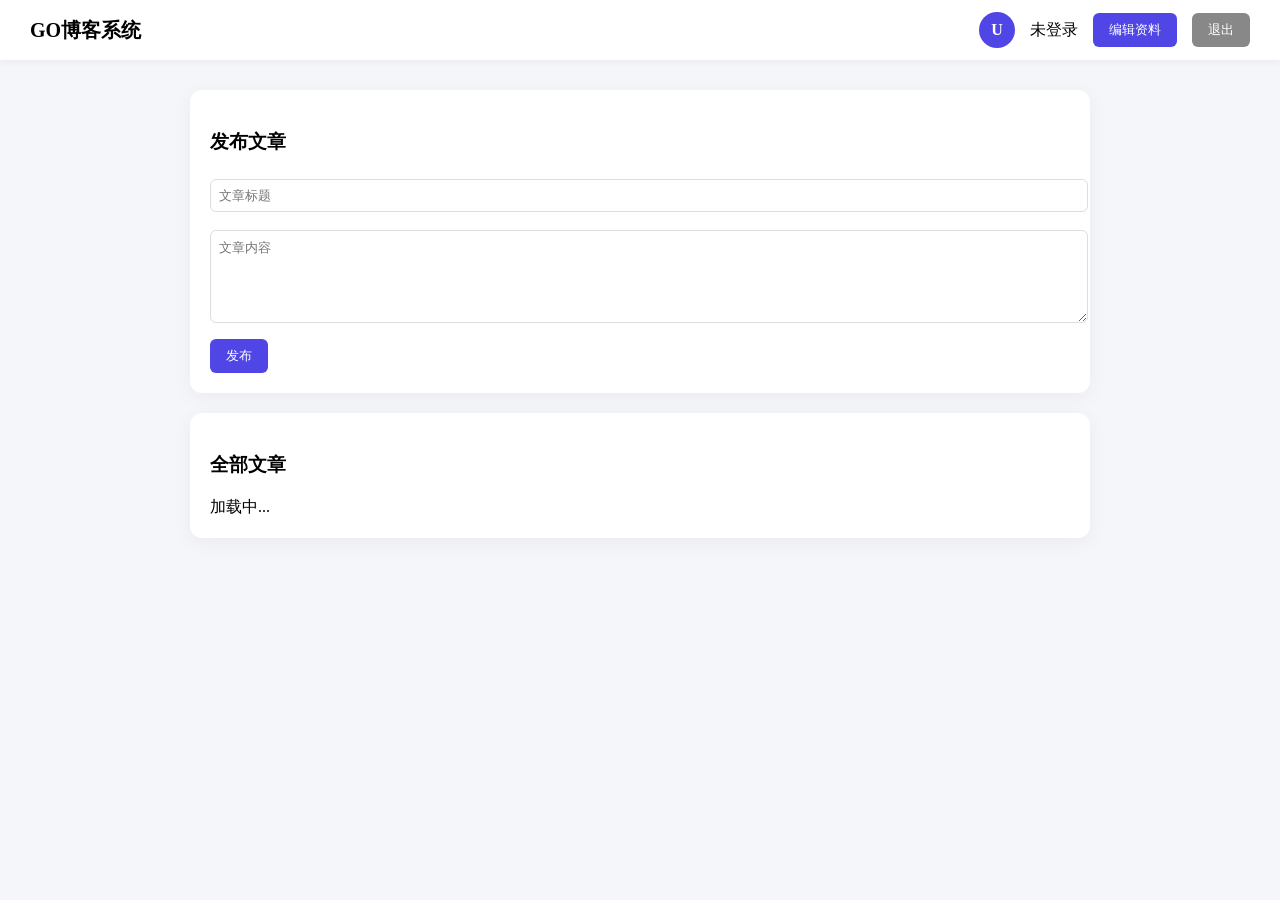
==== project/static/index.html @ 19d3d8e2 "123" ====
<!DOCTYPE html>
<html lang="zh">

<head>
    <meta charset="UTF-8">
    <title>GO博客系统</title>
    <meta name="viewport" content="width=device-width, initial-scale=1.0">

    <script src="/static/js/api.js"></script>

    <style>
        body {
            margin: 0;
            font-family: -apple-system, BlinkMacSystemFont, "Segoe UI", Roboto;
            background: #f5f6fa;
        }

        .topbar {
            height: 60px;
            background: #ffffff;
            display: flex;
            align-items: center;
            justify-content: space-between;
            padding: 0 30px;
            box-shadow: 0 2px 8px rgba(0, 0, 0, 0.05);
        }

        .logo {
            font-size: 20px;
            font-weight: bold;
        }

        .user-box {
            display: flex;
            align-items: center;
            gap: 15px;
        }

        .avatar {
            width: 36px;
            height: 36px;
            border-radius: 50%;
            background: #4f46e5;
            color: #fff;
            display: flex;
            align-items: center;
            justify-content: center;
            font-weight: bold;
        }

        .container {
            width: 900px;
            margin: 30px auto;
        }

        .card {
            background: #fff;
            padding: 20px;
            border-radius: 12px;
            margin-bottom: 20px;
            box-shadow: 0 4px 20px rgba(0, 0, 0, 0.05);
        }

        input,
        textarea {
            width: 100%;
            padding: 8px;
            margin-top: 6px;
            margin-bottom: 12px;
            border-radius: 6px;
            border: 1px solid #ddd;
        }

        button {
            padding: 8px 16px;
            border: none;
            border-radius: 6px;
            cursor: pointer;
            background: #4f46e5;
            color: #fff;
        }

        button.secondary {
            background: #888;
        }

        .article {
            padding: 15px 0;
            border-bottom: 1px solid #eee;
        }

        .article:last-child {
            border-bottom: none;
        }

        .author {
            font-size: 14px;
            color: #666;
        }
    </style>
</head>

<body>

    <div class="topbar">
        <div class="logo">GO博客系统</div>
        <div class="user-box">
            <div class="avatar" id="userAvatar">U</div>
            <div>
                <div id="userDisplayName">未登录</div>
                <div id="userAccount" style="font-size:12px;color:#888;"></div>
            </div>
            <button onclick="showProfile()">编辑资料</button>
            <button class="secondary" onclick="logout()">退出</button>
        </div>
    </div>

    <div class="container">

        <div class="card">
            <h3>发布文章</h3>
            <input id="newTitle" placeholder="文章标题">
            <textarea id="newContent" rows="5" placeholder="文章内容"></textarea>
            <button onclick="createArticle()">发布</button>
        </div>

        <div class="card">
            <h3>全部文章</h3>
            <div id="articlesList">加载中...</div>
        </div>

    </div>

    <!-- 编辑资料弹窗 -->
    <div id="profileModal"
        style="display:none;position:fixed;top:0;left:0;width:100%;height:100%;background:rgba(0,0,0,0.4);">
        <div style="width:400px;margin:100px auto;background:#fff;padding:20px;border-radius:10px;">
            <h3>编辑个人资料</h3>
            <input id="profileDisplayName" placeholder="显示名称">
            <textarea id="profileBio" rows="3" placeholder="个人简介"></textarea>
            <button onclick="saveProfile()">保存</button>
            <button class="secondary" onclick="hideProfile()">取消</button>
        </div>
    </div>

    <script>

        /* ================= 初始化 ================= */

        window.onload = async function () {
            if (!getToken()) {
                window.location.href = "/static/auth.html";
                return;
            }
            await loadCurrentUser();
            await loadArticles();
        };

        /* ================= 用户信息 ================= */

        async function loadCurrentUser() {
            const p = await apiGetMyProfile();
            if (!p || p.error) {
                removeToken();
                window.location.href = "/static/auth.html";
                return;
            }

            const display = p.display_name || p.username || "";
            document.getElementById("userDisplayName").innerText = display;
            document.getElementById("userAccount").innerText = p.username || "";
            document.getElementById("userAvatar").innerText = display ? display[0].toUpperCase() : "U";

            document.getElementById("profileDisplayName").value = p.display_name || p.username || "";
            document.getElementById("profileBio").value = p.bio || "";
        }

        function showProfile() {
            document.getElementById("profileModal").style.display = "block";
        }
        function hideProfile() {
            document.getElementById("profileModal").style.display = "none";
        }

        async function saveProfile() {
            const name = document.getElementById("profileDisplayName").value.trim();
            const bio = document.getElementById("profileBio").value.trim();
            if (!name) { alert("名称不能为空"); return; }

            const r = await apiUpdateMyProfile(name, bio);
            if (!r || r.error) {
                alert("保存失败");
                return;
            }
            alert("保存成功");
            hideProfile();
            await loadCurrentUser();
            await loadArticles();
        }

        function logout() {
            removeToken();
            window.location.href = "/static/auth.html";
        }

        /* ================= 文章 ================= */

        async function createArticle() {
            const title = document.getElementById("newTitle").value.trim();
            const content = document.getElementById("newContent").value.trim();
            if (!title || !content) {
                alert("标题和内容不能为空");
                return;
            }

            const r = await apiCreateArticle(title, content, 1);
            if (!r || r.error) {
                alert("发布失败");
                return;
            }

            document.getElementById("newTitle").value = "";
            document.getElementById("newContent").value = "";
            await loadArticles();
        }

        async function loadArticles() {
            const res = await apiListArticles(1, 20);
            if (!res || !res.items) {
                document.getElementById("articlesList").innerHTML = "加载失败";
                return;
            }

            const list = res.items;
            if (list.length === 0) {
                document.getElementById("articlesList").innerHTML = "暂无文章";
                return;
            }

            let html = "";
            list.forEach(a => {
                html += `
        <div class="article">
            <h4>${a.title}</h4>
            <div class="author">作者：${a.author_name} · ${new Date(a.created_at).toLocaleString()}</div>
            <p>${a.content}</p>
        </div>
        `;
            });

            document.getElementById("articlesList").innerHTML = html;
        }

    </script>

</body>

</html>
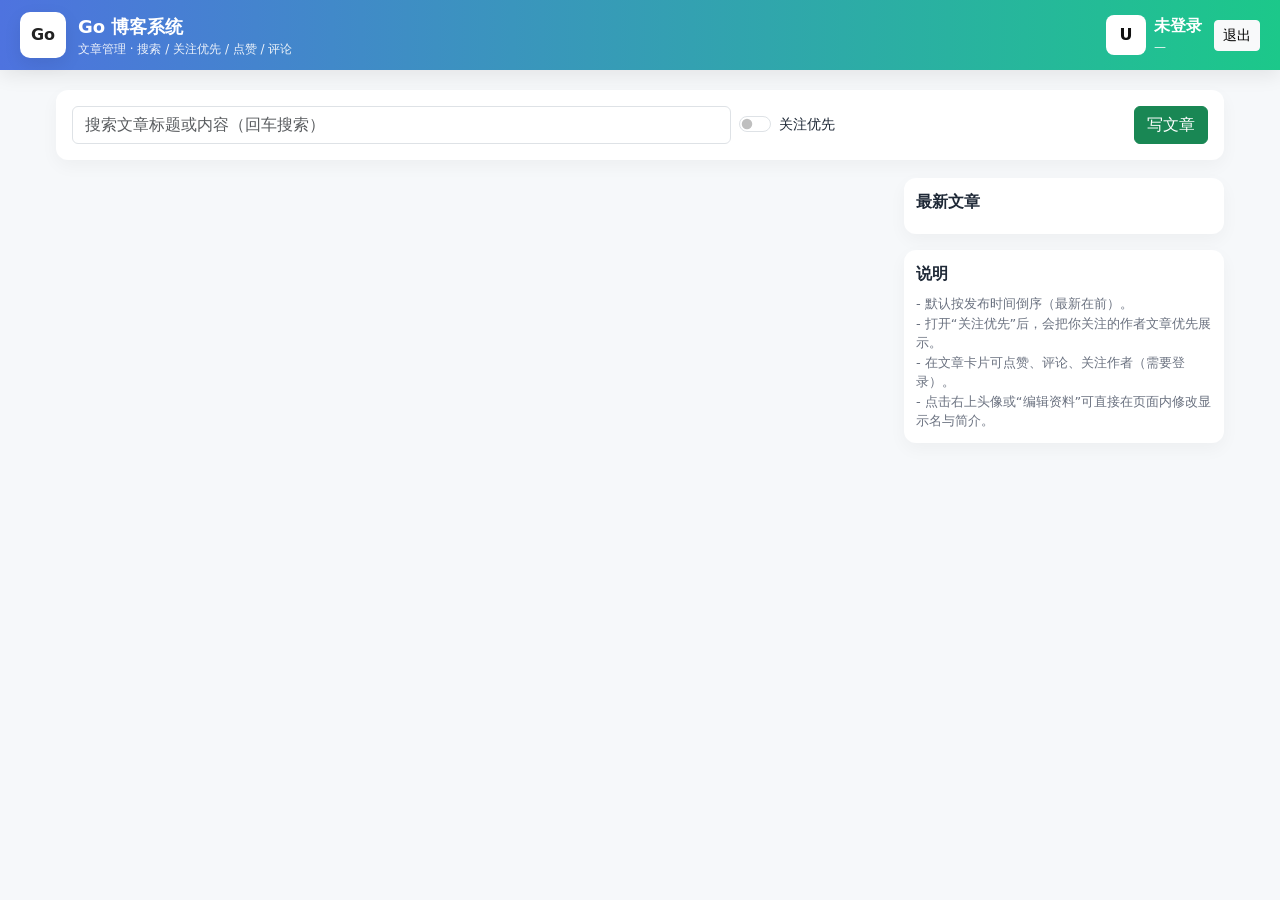
==== commit 095d459b: "111" ====
--- a/project/static/index.html
+++ b/project/static/index.html
@@ -2,257 +2,340 @@
 <html lang="zh">
 
 <head>
-    <meta charset="UTF-8">
-    <title>GO博客系统</title>
-    <meta name="viewport" content="width=device-width, initial-scale=1.0">
-
-    <script src="/static/js/api.js"></script>
-
+    <meta charset="utf-8" />
+    <meta name="viewport" content="width=device-width,initial-scale=1" />
+    <title>文章管理 — Go 博客系统</title>
+    <link href="https://cdn.jsdelivr.net/npm/bootstrap@5.3.2/dist/css/bootstrap.min.css" rel="stylesheet">
+    <link href="https://cdn.jsdelivr.net/npm/bootstrap-icons@1.11.1/font/bootstrap-icons.css" rel="stylesheet">
     <style>
+        :root {
+            --primary-grad: linear-gradient(90deg, #4e73df, #1cc88a);
+            --card-radius: 12px;
+            --muted: #6b7280;
+        }
+
         body {
+            background: #f6f8fa;
+            font-family: system-ui, -apple-system, "Segoe UI", Roboto, "Helvetica Neue", Arial;
+            color: #1f2937;
             margin: 0;
-            font-family: -apple-system, BlinkMacSystemFont, "Segoe UI", Roboto;
-            background: #f5f6fa;
         }
 
         .topbar {
-            height: 60px;
-            background: #ffffff;
+            background: var(--primary-grad);
+            color: #fff;
+            padding: 12px 20px;
             display: flex;
             align-items: center;
             justify-content: space-between;
-            padding: 0 30px;
-            box-shadow: 0 2px 8px rgba(0, 0, 0, 0.05);
-        }
-
-        .logo {
-            font-size: 20px;
-            font-weight: bold;
-        }
-
-        .user-box {
-            display: flex;
+            box-shadow: 0 6px 18px rgba(0, 0, 0, 0.08);
+        }
+
+        .brand {
+            display: flex;
+            gap: 12px;
             align-items: center;
-            gap: 15px;
-        }
-
-        .avatar {
-            width: 36px;
-            height: 36px;
-            border-radius: 50%;
-            background: #4f46e5;
-            color: #fff;
+        }
+
+        .brand .logo {
+            width: 46px;
+            height: 46px;
+            border-radius: 10px;
+            background: #fff;
+            color: #222;
             display: flex;
             align-items: center;
             justify-content: center;
-            font-weight: bold;
-        }
-
-        .container {
-            width: 900px;
-            margin: 30px auto;
-        }
-
-        .card {
+            font-weight: 700;
+            box-shadow: 0 6px 18px rgba(0, 0, 0, 0.08);
+        }
+
+        .container-main {
+            max-width: 1200px;
+            margin: 20px auto;
+            padding: 0 16px;
+        }
+
+        .controls-card {
+            border-radius: 12px;
+            padding: 16px;
             background: #fff;
-            padding: 20px;
+            box-shadow: 0 6px 18px rgba(0, 0, 0, 0.04);
+            margin-bottom: 18px;
+        }
+
+        .layout {
+            display: flex;
+            gap: 20px;
+            align-items: flex-start;
+        }
+
+        .col-main {
+            flex: 1 1 720px;
+        }
+
+        .col-side {
+            width: 320px;
+        }
+
+        .article-card {
+            background: #fff;
+            border-radius: var(--card-radius);
+            padding: 16px;
+            margin-bottom: 16px;
+            box-shadow: 0 6px 18px rgba(0, 0, 0, 0.04);
+        }
+
+        .article-title {
+            font-size: 20px;
+            margin: 0 0 6px;
+            font-weight: 700;
+        }
+
+        .article-excerpt {
+            color: #374151;
+            white-space: pre-wrap;
+            margin-bottom: 10px;
+        }
+
+        .meta {
+            color: var(--muted);
+            font-size: 13px;
+        }
+
+        .meta .author {
+            font-weight: 700;
+            color: #111827;
+            margin-right: 8px;
+        }
+
+        .meta .dot {
+            margin: 0 8px;
+            color: #d1d5db;
+        }
+
+        .card-actions {
+            display: flex;
+            align-items: center;
+            gap: 10px;
+            justify-content: space-between;
+            margin-top: 12px;
+        }
+
+        .like-count {
+            color: #e11d48;
+            font-weight: 700;
+            margin-left: 6px;
+        }
+
+        .follow-btn {
+            font-size: 13px;
+            padding: 6px 8px;
+        }
+
+        .comments-wrap {
+            margin-top: 12px;
+        }
+
+        .comment-item {
+            background: #f8fafc;
+            padding: 10px;
+            border-radius: 8px;
+            margin-top: 8px;
+        }
+
+        .side-card {
+            background: #fff;
+            padding: 12px;
             border-radius: 12px;
-            margin-bottom: 20px;
-            box-shadow: 0 4px 20px rgba(0, 0, 0, 0.05);
-        }
-
-        input,
-        textarea {
-            width: 100%;
-            padding: 8px;
-            margin-top: 6px;
-            margin-bottom: 12px;
-            border-radius: 6px;
-            border: 1px solid #ddd;
-        }
-
-        button {
-            padding: 8px 16px;
-            border: none;
-            border-radius: 6px;
-            cursor: pointer;
-            background: #4f46e5;
-            color: #fff;
-        }
-
-        button.secondary {
-            background: #888;
-        }
-
-        .article {
-            padding: 15px 0;
-            border-bottom: 1px solid #eee;
-        }
-
-        .article:last-child {
-            border-bottom: none;
-        }
-
-        .author {
-            font-size: 14px;
-            color: #666;
+            box-shadow: 0 6px 18px rgba(0, 0, 0, 0.04);
+            margin-bottom: 16px;
+        }
+
+        @media (max-width:992px) {
+            .layout {
+                flex-direction: column;
+            }
+
+            .col-side {
+                width: 100%;
+            }
         }
     </style>
 </head>
 
 <body>
-
+    <!-- topbar -->
     <div class="topbar">
-        <div class="logo">GO博客系统</div>
-        <div class="user-box">
-            <div class="avatar" id="userAvatar">U</div>
+        <div class="brand">
+            <div class="logo">Go</div>
             <div>
-                <div id="userDisplayName">未登录</div>
-                <div id="userAccount" style="font-size:12px;color:#888;"></div>
-            </div>
-            <button onclick="showProfile()">编辑资料</button>
-            <button class="secondary" onclick="logout()">退出</button>
+                <div style="font-weight:700;font-size:18px">Go 博客系统</div>
+                <div style="font-size:12px;opacity:0.9">文章管理 · 搜索 / 关注优先 / 点赞 / 评论</div>
+            </div>
+        </div>
+
+        <!-- 右上：用户信息面板（单页一体化） -->
+        <div id="userPanel" style="display:flex; gap:12px; align-items:center;">
+            <div id="userInfo" style="display:flex; gap:8px; align-items:center; cursor:pointer;"
+                onclick="openEditProfile()">
+                <div id="userAvatar"
+                    style="width:40px;height:40px;border-radius:8px;background:#fff;color:#111;display:flex;align-items:center;justify-content:center;font-weight:700;">
+                    U</div>
+                <div style="text-align:left;">
+                    <div id="userDisplayName" style="font-weight:700;">未登录</div>
+                    <div id="userAccount" style="font-size:12px;color:rgba(255,255,255,0.9)">—</div>
+                </div>
+            </div>
+            <button class="btn btn-light btn-sm" onclick="logout()">退出</button>
         </div>
     </div>
 
-    <div class="container">
-
-        <div class="card">
-            <h3>发布文章</h3>
-            <input id="newTitle" placeholder="文章标题">
-            <textarea id="newContent" rows="5" placeholder="文章内容"></textarea>
-            <button onclick="createArticle()">发布</button>
-        </div>
-
-        <div class="card">
-            <h3>全部文章</h3>
-            <div id="articlesList">加载中...</div>
-        </div>
-
+    <div class="container-main">
+        <!-- 搜索 / 控制栏 -->
+        <div class="controls-card">
+            <div class="row g-2 align-items-center">
+                <div class="col-md-7">
+                    <input id="searchInput" class="form-control" placeholder="搜索文章标题或内容（回车搜索）" />
+                </div>
+                <div class="col-md-3 d-flex align-items-center">
+                    <div class="form-check form-switch">
+                        <input class="form-check-input" type="checkbox" id="followedFirstSwitch" />
+                        <label class="form-check-label" for="followedFirstSwitch" style="font-size:14px;">关注优先</label>
+                    </div>
+                </div>
+                <div class="col-md-2 text-end">
+                    <button class="btn btn-success" onclick="showCreateArea()">写文章</button>
+                </div>
+            </div>
+
+            <!-- create area (collapsed by default) -->
+            <div id="createArea" style="display:none; margin-top:12px;">
+                <input id="newTitle" class="form-control mb-2" placeholder="标题" />
+                <textarea id="newContent" class="form-control mb-2" rows="4" placeholder="内容（支持 Markdown）"></textarea>
+                <div class="d-flex justify-content-end gap-2">
+                    <select id="newStatus" class="form-select form-select-sm" style="width:140px">
+                        <option value="1">发布</option>
+                        <option value="0">草稿</option>
+                    </select>
+                    <button class="btn btn-primary" onclick="createArticle()">提交</button>
+                    <button class="btn btn-outline-secondary" onclick="hideCreateArea()">取消</button>
+                </div>
+            </div>
+        </div>
+
+        <div class="layout">
+            <div class="col-main">
+                <div id="articlesList"></div>
+                <nav>
+                    <ul class="pagination justify-content-center" id="pagination"></ul>
+                </nav>
+            </div>
+
+            <div class="col-side">
+                <div class="side-card">
+                    <div style="font-weight:700; margin-bottom:8px;">最新文章</div>
+                    <div id="recentList"></div>
+                </div>
+
+                <div class="side-card">
+                    <div style="font-weight:700; margin-bottom:8px;">说明</div>
+                    <div style="color:var(--muted); font-size:13px;">
+                        - 默认按发布时间倒序（最新在前）。<br />
+                        - 打开“关注优先”后，会把你关注的作者文章优先展示。<br />
+                        - 在文章卡片可点赞、评论、关注作者（需要登录）。<br />
+                        - 点击右上头像或“编辑资料”可直接在页面内修改显示名与简介。
+                    </div>
+                </div>
+            </div>
+        </div>
     </div>
 
-    <!-- 编辑资料弹窗 -->
+    <!-- inline profile modal -->
     <div id="profileModal"
-        style="display:none;position:fixed;top:0;left:0;width:100%;height:100%;background:rgba(0,0,0,0.4);">
-        <div style="width:400px;margin:100px auto;background:#fff;padding:20px;border-radius:10px;">
-            <h3>编辑个人资料</h3>
-            <input id="profileDisplayName" placeholder="显示名称">
-            <textarea id="profileBio" rows="3" placeholder="个人简介"></textarea>
-            <button onclick="saveProfile()">保存</button>
-            <button class="secondary" onclick="hideProfile()">取消</button>
+        style="display:none; position:fixed; right:20px; top:70px; width:360px; z-index:9999; background:#fff; box-shadow:0 12px 40px rgba(0,0,0,0.12); border-radius:10px; padding:12px;">
+        <div style="display:flex; justify-content:space-between; align-items:center;">
+            <div style="font-weight:700;">编辑个人资料</div>
+            <button onclick="closeProfileModal()" class="btn btn-sm btn-outline-secondary">关闭</button>
+        </div>
+        <div style="margin-top:8px;">
+            <label class="form-label">显示名</label>
+            <input id="profileDisplayName" class="form-control" placeholder="显示名（例如：张三）" />
+            <label class="form-label" style="margin-top:8px;">个人简介</label>
+            <textarea id="profileBio" class="form-control" rows="4" placeholder="写点个人介绍..."></textarea>
+            <div style="margin-top:10px; text-align:right;">
+                <button class="btn btn-primary" onclick="saveProfile()">保存</button>
+            </div>
         </div>
     </div>
 
+    <script src="/static/js/api.js"></script>
     <script>
-
-        /* ================= 初始化 ================= */
-
-        window.onload = async function () {
+        // pagination/search/state
+        let page = 1, pageSize = 6, total = 0, query = "";
+        const followedSwitch = document.getElementById('followedFirstSwitch');
+
+        // load current user panel & fill modal
+        async function loadCurrentUserPanel() {
+            const elName = document.getElementById('userDisplayName');
+            const elAccount = document.getElementById('userAccount');
+            const elAvatar = document.getElementById('userAvatar');
             if (!getToken()) {
-                window.location.href = "/static/auth.html";
+                elName.innerText = '未登录';
+                elAccount.innerText = '';
+                elAvatar.innerText = 'U';
                 return;
             }
-            await loadCurrentUser();
-            await loadArticles();
-        };
-
-        /* ================= 用户信息 ================= */
-
-        async function loadCurrentUser() {
             const p = await apiGetMyProfile();
-            if (!p || p.error) {
-                removeToken();
-                window.location.href = "/static/auth.html";
-                return;
+            if (!p) return;
+            elName.innerText = p.display_name || p.username;
+            elAccount.innerText = p.username;
+            elAvatar.innerText = (p.display_name || p.username).slice(0, 1).toUpperCase();
+            const displayInput = document.getElementById('profileDisplayName');
+            const bioInput = document.getElementById('profileBio');
+            if (displayInput) displayInput.value = p.display_name || p.username;
+            if (bioInput) bioInput.value = p.bio || '';
+        }
+
+        function openEditProfile() { if (!getToken()) { alert('请先登录'); window.location.href = '/static/auth.html'; return; } document.getElementById('profileModal').style.display = 'block'; }
+        function closeProfileModal() { document.getElementById('profileModal').style.display = 'none'; }
+
+        async function saveProfile() {
+            const dn = document.getElementById('profileDisplayName').value.trim();
+            const bio = document.getElementById('profileBio').value.trim();
+            if (!dn) { alert('显示名不能为空'); return; }
+            const r = await apiUpdateMyProfile(dn, bio);
+            if (r) {
+                alert('保存成功');
+                closeProfileModal();
+                await loadCurrentUserPanel();
+                loadArticles(followedSwitch.checked);
+            } else {
+                alert('保存失败');
             }
-
-            const display = p.display_name || p.username || "";
-            document.getElementById("userDisplayName").innerText = display;
-            document.getElementById("userAccount").innerText = p.username || "";
-            document.getElementById("userAvatar").innerText = display ? display[0].toUpperCase() : "U";
-
-            document.getElementById("profileDisplayName").value = p.display_name || p.username || "";
-            document.getElementById("profileBio").value = p.bio || "";
-        }
-
-        function showProfile() {
-            document.getElementById("profileModal").style.display = "block";
-        }
-        function hideProfile() {
-            document.getElementById("profileModal").style.display = "none";
-        }
-
-        async function saveProfile() {
-            const name = document.getElementById("profileDisplayName").value.trim();
-            const bio = document.getElementById("profileBio").value.trim();
-            if (!name) { alert("名称不能为空"); return; }
-
-            const r = await apiUpdateMyProfile(name, bio);
-            if (!r || r.error) {
-                alert("保存失败");
-                return;
-            }
-            alert("保存成功");
-            hideProfile();
-            await loadCurrentUser();
-            await loadArticles();
-        }
-
-        function logout() {
-            removeToken();
-            window.location.href = "/static/auth.html";
-        }
-
-        /* ================= 文章 ================= */
-
-        async function createArticle() {
-            const title = document.getElementById("newTitle").value.trim();
-            const content = document.getElementById("newContent").value.trim();
-            if (!title || !content) {
-                alert("标题和内容不能为空");
-                return;
-            }
-
-            const r = await apiCreateArticle(title, content, 1);
-            if (!r || r.error) {
-                alert("发布失败");
-                return;
-            }
-
-            document.getElementById("newTitle").value = "";
-            document.getElementById("newContent").value = "";
-            await loadArticles();
-        }
-
-        async function loadArticles() {
-            const res = await apiListArticles(1, 20);
-            if (!res || !res.items) {
-                document.getElementById("articlesList").innerHTML = "加载失败";
-                return;
-            }
-
-            const list = res.items;
-            if (list.length === 0) {
-                document.getElementById("articlesList").innerHTML = "暂无文章";
-                return;
-            }
-
-            let html = "";
-            list.forEach(a => {
-                html += `
-        <div class="article">
-            <h4>${a.title}</h4>
-            <div class="author">作者：${a.author_name} · ${new Date(a.created_at).toLocaleString()}</div>
-            <p>${a.content}</p>
-        </div>
-        `;
-            });
-
-            document.getElementById("articlesList").innerHTML = html;
-        }
-
+        }
+
+        // 点击作者名查看简介（内联弹窗）
+        async function showAuthorProfile(authorId) {
+            const p = await apiGetUserProfile(authorId);
+            if (!p) { alert('获取用户信息失败'); return; }
+            const bio = p.bio || '该用户尚未填写个人简介。';
+            // 简单内联展示 —— 使用浏览器的 alert（可替换为自定义浮层）
+            alert(`${p.display_name || p.username}\n\n${bio}`);
+        }
+
+        // 其余文章加载 / 评论 / 点赞 / 关注 等函数（与之前版本一致）
+        // 为简短，这里直接调用之前存在的全页面版本的 loadArticles / createArticle / toggleFollow / toggleLikeArticle / postComment / loadComments 等。
+        // 如果你替换了 index.html 的其他部分，请保证这些函数存在（之前我已给出完整实现）。
+        // 下面调用 loadArticles 初始加载并加载用户资料
+        window.addEventListener('load', async () => {
+            await loadCurrentUserPanel();
+            loadArticles(false);
+        });
+
+        // logout helper
+        function logout() { removeToken(); window.location.href = '/static/auth.html'; }
     </script>
-
 </body>
 
 </html>
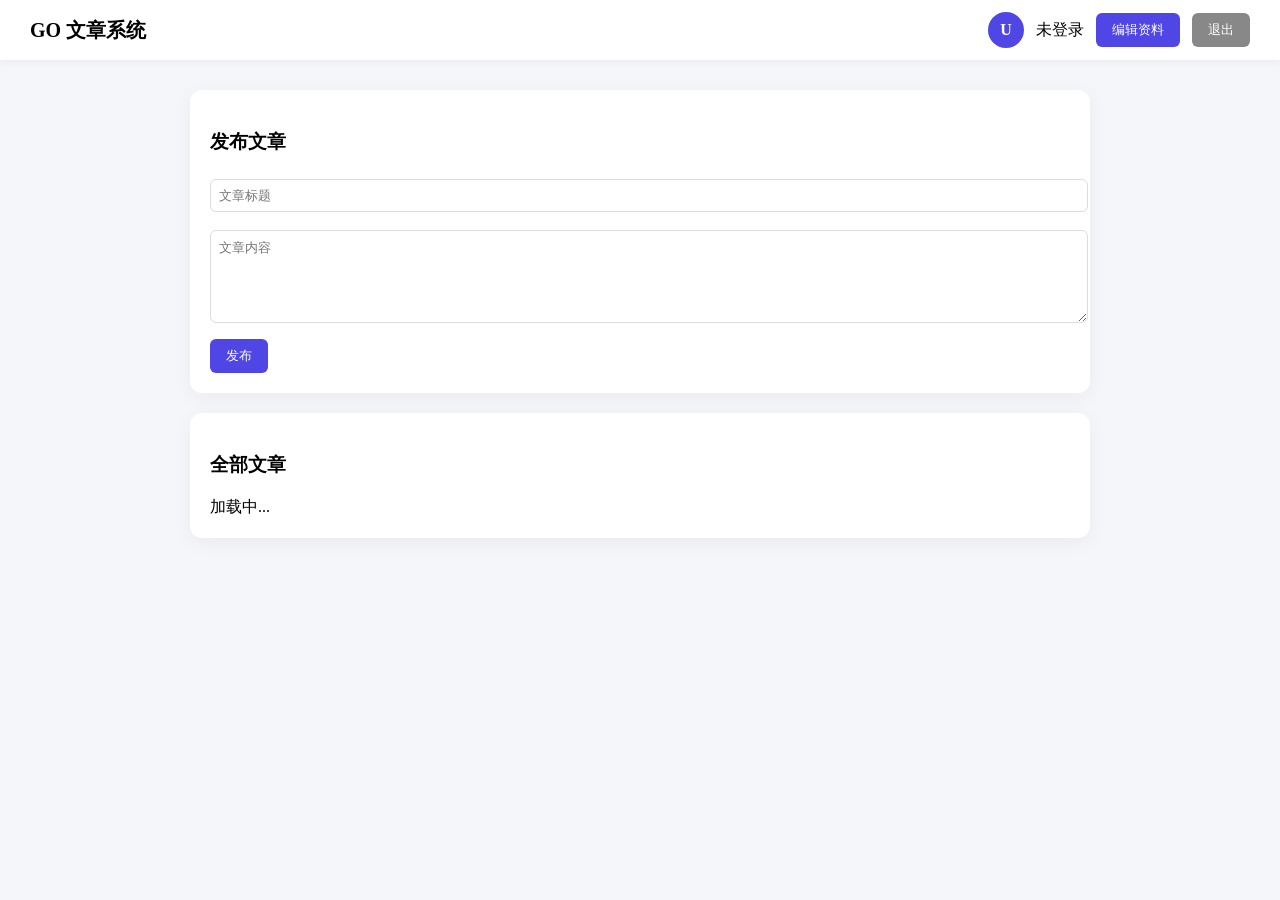
==== commit 1def7da3: "213" ====
--- a/project/static/index.html
+++ b/project/static/index.html
@@ -1,341 +1,216 @@
-<!DOCTYPE html>
+﻿<!DOCTYPE html>
 <html lang="zh">
 
 <head>
-    <meta charset="utf-8" />
-    <meta name="viewport" content="width=device-width,initial-scale=1" />
-    <title>文章管理 — Go 博客系统</title>
-    <link href="https://cdn.jsdelivr.net/npm/bootstrap@5.3.2/dist/css/bootstrap.min.css" rel="stylesheet">
-    <link href="https://cdn.jsdelivr.net/npm/bootstrap-icons@1.11.1/font/bootstrap-icons.css" rel="stylesheet">
+    <meta charset="UTF-8">
+    <title>GO 文章系统</title>
+    <meta name="viewport" content="width=device-width, initial-scale=1.0">
+
+    <script src="/static/js/api.js"></script>
+
     <style>
-        :root {
-            --primary-grad: linear-gradient(90deg, #4e73df, #1cc88a);
-            --card-radius: 12px;
-            --muted: #6b7280;
-        }
-
         body {
-            background: #f6f8fa;
-            font-family: system-ui, -apple-system, "Segoe UI", Roboto, "Helvetica Neue", Arial;
-            color: #1f2937;
             margin: 0;
+            font-family: -apple-system, BlinkMacSystemFont, "Segoe UI", Roboto;
+            background: #f5f6fa;
         }
 
         .topbar {
-            background: var(--primary-grad);
-            color: #fff;
-            padding: 12px 20px;
+            height: 60px;
+            background: #ffffff;
             display: flex;
             align-items: center;
             justify-content: space-between;
-            box-shadow: 0 6px 18px rgba(0, 0, 0, 0.08);
-        }
-
-        .brand {
+            padding: 0 30px;
+            box-shadow: 0 2px 8px rgba(0, 0, 0, 0.05);
+        }
+
+        .logo {
+            font-size: 20px;
+            font-weight: 700;
+        }
+
+        .user-box {
             display: flex;
+            align-items: center;
             gap: 12px;
-            align-items: center;
-        }
-
-        .brand .logo {
-            width: 46px;
-            height: 46px;
-            border-radius: 10px;
-            background: #fff;
-            color: #222;
+        }
+
+        .avatar {
+            width: 36px;
+            height: 36px;
+            border-radius: 50%;
+            background: #4f46e5;
+            color: #fff;
             display: flex;
             align-items: center;
             justify-content: center;
             font-weight: 700;
-            box-shadow: 0 6px 18px rgba(0, 0, 0, 0.08);
-        }
-
-        .container-main {
-            max-width: 1200px;
-            margin: 20px auto;
-            padding: 0 16px;
-        }
-
-        .controls-card {
+        }
+
+        .container {
+            width: 900px;
+            margin: 30px auto;
+        }
+
+        .card {
+            background: #fff;
+            padding: 20px;
             border-radius: 12px;
-            padding: 16px;
-            background: #fff;
-            box-shadow: 0 6px 18px rgba(0, 0, 0, 0.04);
-            margin-bottom: 18px;
-        }
-
-        .layout {
-            display: flex;
-            gap: 20px;
-            align-items: flex-start;
-        }
-
-        .col-main {
-            flex: 1 1 720px;
-        }
-
-        .col-side {
-            width: 320px;
-        }
-
-        .article-card {
-            background: #fff;
-            border-radius: var(--card-radius);
-            padding: 16px;
-            margin-bottom: 16px;
-            box-shadow: 0 6px 18px rgba(0, 0, 0, 0.04);
-        }
-
-        .article-title {
-            font-size: 20px;
-            margin: 0 0 6px;
-            font-weight: 700;
-        }
-
-        .article-excerpt {
-            color: #374151;
-            white-space: pre-wrap;
-            margin-bottom: 10px;
-        }
-
-        .meta {
-            color: var(--muted);
-            font-size: 13px;
-        }
-
-        .meta .author {
-            font-weight: 700;
-            color: #111827;
-            margin-right: 8px;
-        }
-
-        .meta .dot {
-            margin: 0 8px;
-            color: #d1d5db;
-        }
-
-        .card-actions {
-            display: flex;
-            align-items: center;
-            gap: 10px;
-            justify-content: space-between;
-            margin-top: 12px;
-        }
-
-        .like-count {
-            color: #e11d48;
-            font-weight: 700;
-            margin-left: 6px;
-        }
-
-        .follow-btn {
-            font-size: 13px;
-            padding: 6px 8px;
-        }
-
-        .comments-wrap {
-            margin-top: 12px;
-        }
-
-        .comment-item {
-            background: #f8fafc;
-            padding: 10px;
-            border-radius: 8px;
-            margin-top: 8px;
-        }
-
-        .side-card {
-            background: #fff;
-            padding: 12px;
-            border-radius: 12px;
-            box-shadow: 0 6px 18px rgba(0, 0, 0, 0.04);
-            margin-bottom: 16px;
-        }
-
-        @media (max-width:992px) {
-            .layout {
-                flex-direction: column;
-            }
-
-            .col-side {
-                width: 100%;
-            }
+            margin-bottom: 20px;
+            box-shadow: 0 4px 20px rgba(0, 0, 0, 0.05);
+        }
+
+        input,
+        textarea {
+            width: 100%;
+            padding: 8px;
+            margin-top: 6px;
+            margin-bottom: 12px;
+            border-radius: 6px;
+            border: 1px solid #ddd;
+        }
+
+        button {
+            padding: 8px 16px;
+            border: none;
+            border-radius: 6px;
+            cursor: pointer;
+            background: #4f46e5;
+            color: #fff;
+        }
+
+        button.secondary {
+            background: #888;
+        }
+
+        .article {
+            padding: 15px 0;
+            border-bottom: 1px solid #eee;
+        }
+
+        .author {
+            font-size: 14px;
+            color: #666;
         }
     </style>
 </head>
 
 <body>
-    <!-- topbar -->
+
     <div class="topbar">
-        <div class="brand">
-            <div class="logo">Go</div>
+        <div class="logo">GO 文章系统</div>
+        <div class="user-box">
+            <div class="avatar" id="userAvatar">U</div>
             <div>
-                <div style="font-weight:700;font-size:18px">Go 博客系统</div>
-                <div style="font-size:12px;opacity:0.9">文章管理 · 搜索 / 关注优先 / 点赞 / 评论</div>
+                <div id="userDisplayName">未登录</div>
+                <div id="userAccount" style="font-size:12px;color:#888;"></div>
             </div>
-        </div>
-
-        <!-- 右上：用户信息面板（单页一体化） -->
-        <div id="userPanel" style="display:flex; gap:12px; align-items:center;">
-            <div id="userInfo" style="display:flex; gap:8px; align-items:center; cursor:pointer;"
-                onclick="openEditProfile()">
-                <div id="userAvatar"
-                    style="width:40px;height:40px;border-radius:8px;background:#fff;color:#111;display:flex;align-items:center;justify-content:center;font-weight:700;">
-                    U</div>
-                <div style="text-align:left;">
-                    <div id="userDisplayName" style="font-weight:700;">未登录</div>
-                    <div id="userAccount" style="font-size:12px;color:rgba(255,255,255,0.9)">—</div>
-                </div>
-            </div>
-            <button class="btn btn-light btn-sm" onclick="logout()">退出</button>
+            <button onclick="showProfile()">编辑资料</button>
+            <button class="secondary" onclick="logout()">退出</button>
         </div>
     </div>
 
-    <div class="container-main">
-        <!-- 搜索 / 控制栏 -->
-        <div class="controls-card">
-            <div class="row g-2 align-items-center">
-                <div class="col-md-7">
-                    <input id="searchInput" class="form-control" placeholder="搜索文章标题或内容（回车搜索）" />
-                </div>
-                <div class="col-md-3 d-flex align-items-center">
-                    <div class="form-check form-switch">
-                        <input class="form-check-input" type="checkbox" id="followedFirstSwitch" />
-                        <label class="form-check-label" for="followedFirstSwitch" style="font-size:14px;">关注优先</label>
-                    </div>
-                </div>
-                <div class="col-md-2 text-end">
-                    <button class="btn btn-success" onclick="showCreateArea()">写文章</button>
-                </div>
-            </div>
-
-            <!-- create area (collapsed by default) -->
-            <div id="createArea" style="display:none; margin-top:12px;">
-                <input id="newTitle" class="form-control mb-2" placeholder="标题" />
-                <textarea id="newContent" class="form-control mb-2" rows="4" placeholder="内容（支持 Markdown）"></textarea>
-                <div class="d-flex justify-content-end gap-2">
-                    <select id="newStatus" class="form-select form-select-sm" style="width:140px">
-                        <option value="1">发布</option>
-                        <option value="0">草稿</option>
-                    </select>
-                    <button class="btn btn-primary" onclick="createArticle()">提交</button>
-                    <button class="btn btn-outline-secondary" onclick="hideCreateArea()">取消</button>
-                </div>
-            </div>
-        </div>
-
-        <div class="layout">
-            <div class="col-main">
-                <div id="articlesList"></div>
-                <nav>
-                    <ul class="pagination justify-content-center" id="pagination"></ul>
-                </nav>
-            </div>
-
-            <div class="col-side">
-                <div class="side-card">
-                    <div style="font-weight:700; margin-bottom:8px;">最新文章</div>
-                    <div id="recentList"></div>
-                </div>
-
-                <div class="side-card">
-                    <div style="font-weight:700; margin-bottom:8px;">说明</div>
-                    <div style="color:var(--muted); font-size:13px;">
-                        - 默认按发布时间倒序（最新在前）。<br />
-                        - 打开“关注优先”后，会把你关注的作者文章优先展示。<br />
-                        - 在文章卡片可点赞、评论、关注作者（需要登录）。<br />
-                        - 点击右上头像或“编辑资料”可直接在页面内修改显示名与简介。
-                    </div>
-                </div>
-            </div>
-        </div>
+    <div class="container">
+
+        <div class="card">
+            <h3>发布文章</h3>
+            <input id="newTitle" placeholder="文章标题">
+            <textarea id="newContent" rows="5" placeholder="文章内容"></textarea>
+            <button onclick="createArticle()">发布</button>
+        </div>
+
+        <div class="card">
+            <h3>全部文章</h3>
+            <div id="articlesList">加载中...</div>
+        </div>
+
     </div>
 
-    <!-- inline profile modal -->
+    <!-- 编辑资料弹窗 -->
     <div id="profileModal"
-        style="display:none; position:fixed; right:20px; top:70px; width:360px; z-index:9999; background:#fff; box-shadow:0 12px 40px rgba(0,0,0,0.12); border-radius:10px; padding:12px;">
-        <div style="display:flex; justify-content:space-between; align-items:center;">
-            <div style="font-weight:700;">编辑个人资料</div>
-            <button onclick="closeProfileModal()" class="btn btn-sm btn-outline-secondary">关闭</button>
-        </div>
-        <div style="margin-top:8px;">
-            <label class="form-label">显示名</label>
-            <input id="profileDisplayName" class="form-control" placeholder="显示名（例如：张三）" />
-            <label class="form-label" style="margin-top:8px;">个人简介</label>
-            <textarea id="profileBio" class="form-control" rows="4" placeholder="写点个人介绍..."></textarea>
-            <div style="margin-top:10px; text-align:right;">
-                <button class="btn btn-primary" onclick="saveProfile()">保存</button>
-            </div>
+        style="display:none;position:fixed;top:0;left:0;width:100%;height:100%;background:rgba(0,0,0,0.4);">
+        <div style="width:400px;margin:100px auto;background:#fff;padding:20px;border-radius:10px;">
+            <h3>编辑资料</h3>
+            <input id="profileDisplayName" placeholder="显示名称">
+            <textarea id="profileBio" rows="3" placeholder="个人简介"></textarea>
+            <button onclick="saveProfile()">保存</button>
+            <button class="secondary" onclick="hideProfile()">取消</button>
         </div>
     </div>
 
-    <script src="/static/js/api.js"></script>
     <script>
-        // pagination/search/state
-        let page = 1, pageSize = 6, total = 0, query = "";
-        const followedSwitch = document.getElementById('followedFirstSwitch');
-
-        // load current user panel & fill modal
-        async function loadCurrentUserPanel() {
-            const elName = document.getElementById('userDisplayName');
-            const elAccount = document.getElementById('userAccount');
-            const elAvatar = document.getElementById('userAvatar');
-            if (!getToken()) {
-                elName.innerText = '未登录';
-                elAccount.innerText = '';
-                elAvatar.innerText = 'U';
-                return;
-            }
+
+        window.onload = async function () { if (!getToken()) { window.location.href = "/static/auth.html"; return; } await loadCurrentUser(); await loadArticles(); };
+
+        async function loadCurrentUser() {
             const p = await apiGetMyProfile();
-            if (!p) return;
-            elName.innerText = p.display_name || p.username;
-            elAccount.innerText = p.username;
-            elAvatar.innerText = (p.display_name || p.username).slice(0, 1).toUpperCase();
-            const displayInput = document.getElementById('profileDisplayName');
-            const bioInput = document.getElementById('profileBio');
-            if (displayInput) displayInput.value = p.display_name || p.username;
-            if (bioInput) bioInput.value = p.bio || '';
-        }
-
-        function openEditProfile() { if (!getToken()) { alert('请先登录'); window.location.href = '/static/auth.html'; return; } document.getElementById('profileModal').style.display = 'block'; }
-        function closeProfileModal() { document.getElementById('profileModal').style.display = 'none'; }
+            if (!p || p.error) { removeToken(); window.location.href = "/static/auth.html"; return; }
+            const display = p.display_name || p.username || "";
+            document.getElementById("userDisplayName").innerText = display || '未登录';
+            document.getElementById("userAccount").innerText = p.username || "";
+            document.getElementById("userAvatar").innerText = display ? display[0].toUpperCase() : "U";
+            document.getElementById("profileDisplayName").value = p.display_name || p.username || "";
+            document.getElementById("profileBio").value = p.bio || "";
+        }
+
+        function showProfile() { document.getElementById("profileModal").style.display = "block"; }
+        function hideProfile() { document.getElementById("profileModal").style.display = "none"; }
 
         async function saveProfile() {
-            const dn = document.getElementById('profileDisplayName').value.trim();
-            const bio = document.getElementById('profileBio').value.trim();
-            if (!dn) { alert('显示名不能为空'); return; }
-            const r = await apiUpdateMyProfile(dn, bio);
-            if (r) {
-                alert('保存成功');
-                closeProfileModal();
-                await loadCurrentUserPanel();
-                loadArticles(followedSwitch.checked);
-            } else {
-                alert('保存失败');
-            }
-        }
-
-        // 点击作者名查看简介（内联弹窗）
-        async function showAuthorProfile(authorId) {
-            const p = await apiGetUserProfile(authorId);
-            if (!p) { alert('获取用户信息失败'); return; }
-            const bio = p.bio || '该用户尚未填写个人简介。';
-            // 简单内联展示 —— 使用浏览器的 alert（可替换为自定义浮层）
-            alert(`${p.display_name || p.username}\n\n${bio}`);
-        }
-
-        // 其余文章加载 / 评论 / 点赞 / 关注 等函数（与之前版本一致）
-        // 为简短，这里直接调用之前存在的全页面版本的 loadArticles / createArticle / toggleFollow / toggleLikeArticle / postComment / loadComments 等。
-        // 如果你替换了 index.html 的其他部分，请保证这些函数存在（之前我已给出完整实现）。
-        // 下面调用 loadArticles 初始加载并加载用户资料
-        window.addEventListener('load', async () => {
-            await loadCurrentUserPanel();
-            loadArticles(false);
-        });
-
-        // logout helper
-        function logout() { removeToken(); window.location.href = '/static/auth.html'; }
+            const name = document.getElementById("profileDisplayName").value.trim();
+            const bio = document.getElementById("profileBio").value.trim();
+            if (!name) { alert("显示名称不能为空"); return; }
+            const r = await apiUpdateMyProfile(name, bio);
+            if (!r || r.error) { alert("保存失败"); return; }
+            alert("保存成功"); hideProfile(); await loadCurrentUser(); await loadArticles();
+        }
+
+        function logout() { removeToken(); window.location.href = "/static/auth.html"; }
+
+        async function createArticle() {
+            const title = document.getElementById("newTitle").value.trim();
+            const content = document.getElementById("newContent").value.trim();
+            if (!title || !content) { alert("标题和内容不能为空"); return; }
+            const r = await apiCreateArticle(title, content, 1);
+            if (!r || r.error) { alert("发布失败"); return; }
+            document.getElementById("newTitle").value = ""; document.getElementById("newContent").value = ""; await loadArticles();
+        }
+
+        async function loadArticles() {
+            const res = await apiListArticles(1, 20);
+            if (!res || !res.items) { document.getElementById("articlesList").innerText = "加载失败"; return; }
+            const list = res.items; if (list.length === 0) { document.getElementById("articlesList").innerText = "暂无文章"; return; }
+            let html = "";
+            list.forEach(a => {
+                const id = a.id; const likeCount = a.like_count || 0;
+                html += `\n        <div class="article" id="article-${id}">\n            <h4>${escapeHtml(a.title)}</h4>\n            <div class="author">作者：${escapeHtml(a.author_name)} · ${new Date(a.created_at).toLocaleString()}</div>\n            <p>${escapeHtml(a.content)}</p>\n            <div style=\"margin-top:8px;display:flex;gap:8px;align-items:center;\">\n                <button onclick=\"toggleArticleLike(${id}, this)\">❤ <span id=\"like-count-${id}\">${likeCount}</span></button>\n                <button onclick=\"toggleComments(${id})\">评论</button>\n            </div>\n            <div id=\"comments-${id}\" style=\"display:none;margin-top:10px;\">\n                <div style=\"margin-bottom:8px;\">\n                    <textarea id=\"comment-input-${id}\" rows=\"2\" placeholder=\"写评论...\" style=\"width:100%;padding:8px;border-radius:6px;border:1px solid #ddd;\"></textarea>\n                    <div style=\"text-align:right;margin-top:6px;\">\n                        <button onclick=\"postComment(${id})\">提交</button>\n                    </div>\n                </div>\n                <div id=\"comments-list-${id}\">加载中...</div>\n            </div>\n        </div>\n        `;
+            });
+            document.getElementById("articlesList").innerHTML = html;
+        }
+
+        function escapeHtml(s) { if (!s) return ""; return String(s).replace(/[&<>\"']/g, function (c) { return { '&': '&amp;', '<': '&lt;', '>': '&gt;', '"': '&quot;', "'": "&#39;" }[c]; }); }
+
+        async function toggleArticleLike(articleId, btn) { const r = await apiToggleArticleLike(articleId); if (!r) { alert('操作失败'); return; } const countEl = document.getElementById(`like-count-${articleId}`); let count = parseInt(countEl.innerText || '0', 10); if (r.liked) { count = count + 1; btn.style.opacity = '0.8'; } else { count = Math.max(0, count - 1); btn.style.opacity = '1'; } countEl.innerText = count; }
+
+        async function toggleComments(articleId) { const area = document.getElementById(`comments-${articleId}`); if (area.style.display === 'none' || area.style.display === '') { area.style.display = 'block'; await loadComments(articleId); } else { area.style.display = 'none'; } }
+
+        async function loadComments(articleId) {
+            const listEl = document.getElementById(`comments-list-${articleId}`);
+            listEl.innerText = '加载中...'; const res = await apiListComments(articleId); if (!res) { listEl.innerText = '加载失败'; return; } if (res.length === 0) { listEl.innerText = '暂无评论'; return; }
+            let html = '';
+            res.forEach(c => {
+                html += `<div style="padding:8px;border-radius:8px;background:#f8fafc;margin-bottom:8px;">` + `<div style="font-weight:700;">${escapeHtml(c.username)}</div>` + `<div style="color:#666;margin:6px 0;">${escapeHtml(c.content)}</div>` + `<div style="font-size:12px;color:#888;display:flex;gap:8px;align-items:center;">` + `<div>${new Date(c.created_at).toLocaleString()}</div>` + `<button onclick="toggleCommentLike(${c.id}, ${articleId})">❤ ${c.like_count || 0}</button>` + `</div>` + `</div>`;
+            });
+            listEl.innerHTML = html;
+        }
+
+        async function postComment(articleId) { const ta = document.getElementById(`comment-input-${articleId}`); const content = ta.value.trim(); if (!content) { alert('评论内容不能为空'); return; } const r = await apiPostComment(articleId, content); if (!r || r.error) { alert('发表评论失败'); return; } ta.value = ''; await loadComments(articleId); }
+
+        async function toggleCommentLike(commentId, articleId) { const r = await apiToggleCommentLike(commentId); if (!r) { alert('操作失败'); return; } await loadComments(articleId); }
+
     </script>
+
 </body>
 
 </html>
